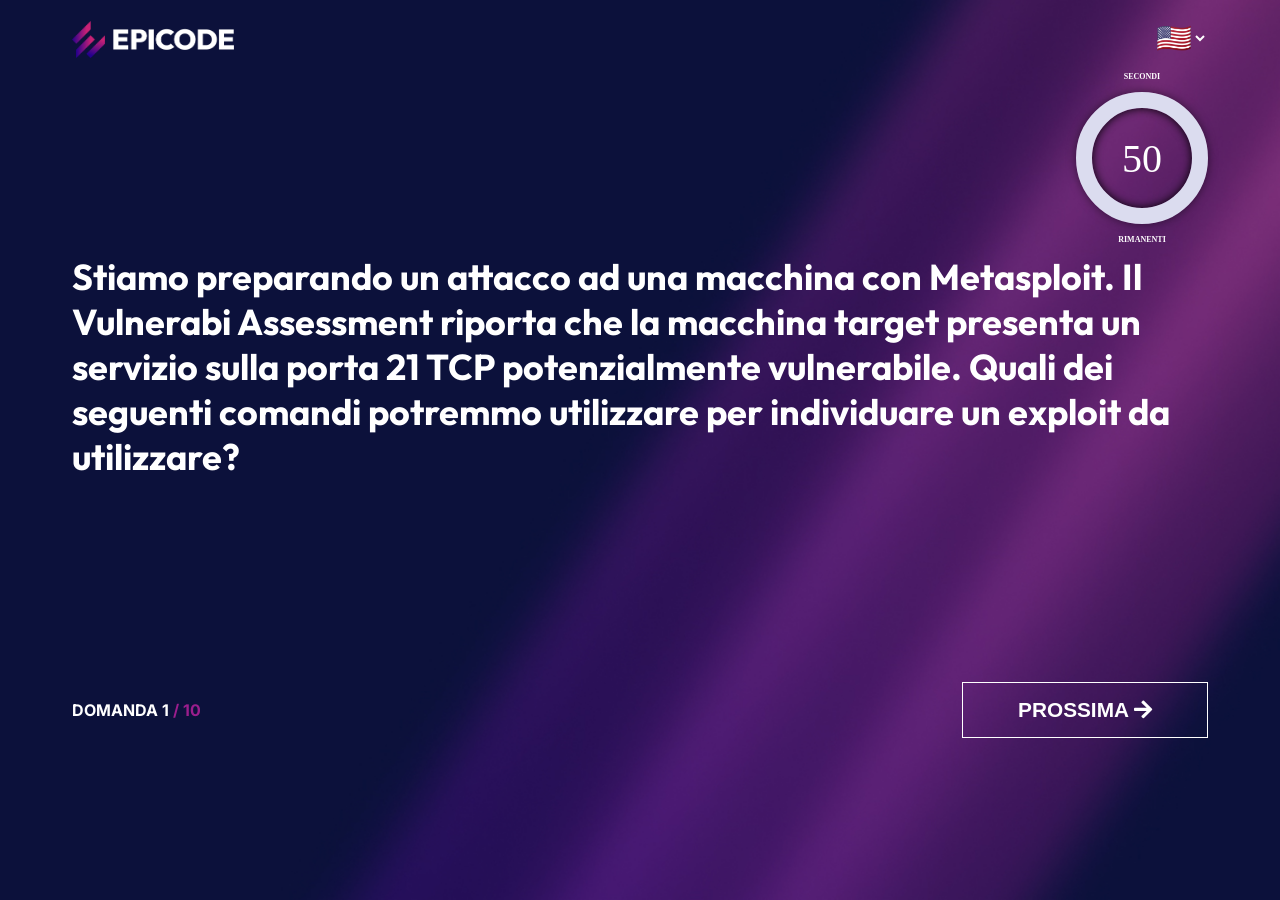
==== benchmarkPage.html @ 5b90e40f "adds html & css" ====
<!DOCTYPE html>
<html lang="en">
  <head>
    <meta charset="UTF-8" />
    <meta name="viewport" content="width=device-width, initial-scale=1.0" />
    <title>Benchmark Page</title>
    <link rel="stylesheet" href="../assets/css/reset.css" />
    <link rel="stylesheet" href="assets/css/benchmark-style.css" />
    <link
      rel="stylesheet"
      href="https://cdnjs.cloudflare.com/ajax/libs/font-awesome/5.15.4/css/all.min.css"
      integrity="sha512-1ycn6IcaQQ40/MKBW2W4Rhis/DbILU74C1vSrLJxCq57o941Ym01SwNsOMqvEBFlcgUa6xLiPY/NS5R+E6ztJQ=="
      crossorigin="anonymous"
      referrerpolicy="no-referrer"
    />
  </head>
  <body>
    <header>
      <div id="logo">
        <img src="../assets/epicode_logo.png" alt="logo epicode" />
      </div>

      <div id="language">
        <select id="languageSelect">
          <option value="en" selected>🇺🇸</option>
          <option value="it">🇮🇹</option>
          <option value="es">🇪🇸</option>
        </select>
      </div>    </header>
    <main>
      <section id="loaded">
        <div class="progress">
          <h5>SECONDI</h5>
          <p id="counter">50</p>
          <h5>RIMANENTI</h5>
        </div>
      </section>

      <section>
        <div id="question">
          <h2>
            Stiamo preparando un attacco ad una macchina con Metasploit. Il
            Vulnerabi Assessment riporta che la macchina target presenta un
            servizio sulla porta 21 TCP potenzialmente vulnerabile. Quali dei
            seguenti comandi potremmo utilizzare per individuare un exploit da
            utilizzare?
          </h2>
        </div>
        <div id="answers"></div>
      </section>
    </main>
    <footer>
      <div id="footerContainer">
      <h4 id="numQuestion"> DOMANDA 1 <span>/ 10</span></h4>
      <button>PROSSIMA <i class="fas fa-arrow-right"></i></button>
    </div>
    </footer>
    <script src="benchmarkPage.js"></script>
  </body>
</html>
---- assets/css/benchmark-style.css ----
@import url("https://fonts.googleapis.com/css2?family=Outfit:wght@100..900&display=swap");
@import url("https://fonts.googleapis.com/css2?family=Inter:wght@100..900&family=Outfit:wght@100..900&display=swap");
/* ------------------------------------------------------------------------------------ */
body {
  background-image: url(../bg.jpg);
  background-repeat: no-repeat;
  background-size: cover;
  padding-inline: 5%;
  padding-block: 1%;
  color: white;
}

header {
  display: flex;
  select {
    font-size: 1.8em;
    background-color: transparent;
    border: transparent;
    color: white;
  }
}

#logo img {
  width: 15%;
}

main {
  margin-bottom: 200px;
  margin-top: 30px;
}

#loaded {
  margin-block: 30px;
  display: flex;
  justify-content: end;
}

.progress {
  padding: 10px;
  width: 80px;
  height: 80px;
  border: 16.8px solid #dbdcef;
  border-radius: 50%;
  text-align: center;
  display: flex;
  flex-direction: column;
  justify-content: center;
  box-shadow: 0 0 10px rgba(0, 0, 0, 0.5), inset 0 0 10px rgba(0, 0, 0, 6);
  h5 {
    font-size: 0.5em;
  }
  #counter {
    font-size: 2.5em;
  }
}

#question {
  font-family: "Outfit";
  font-size: 1.5em;
}

footer {
  font-family: "Inter";
  #footerContainer {
    display: flex;
    justify-content: space-between;
    align-items: center;
  }
  button {
    font-size: 1.3em;
    font-weight: bold;
    padding-inline: 55px;
    padding-block: 15px;
    background-color: transparent;
    color: white;
    border: 1px solid white;
  }
  span {
    color: #9b1e8d;
  }
}
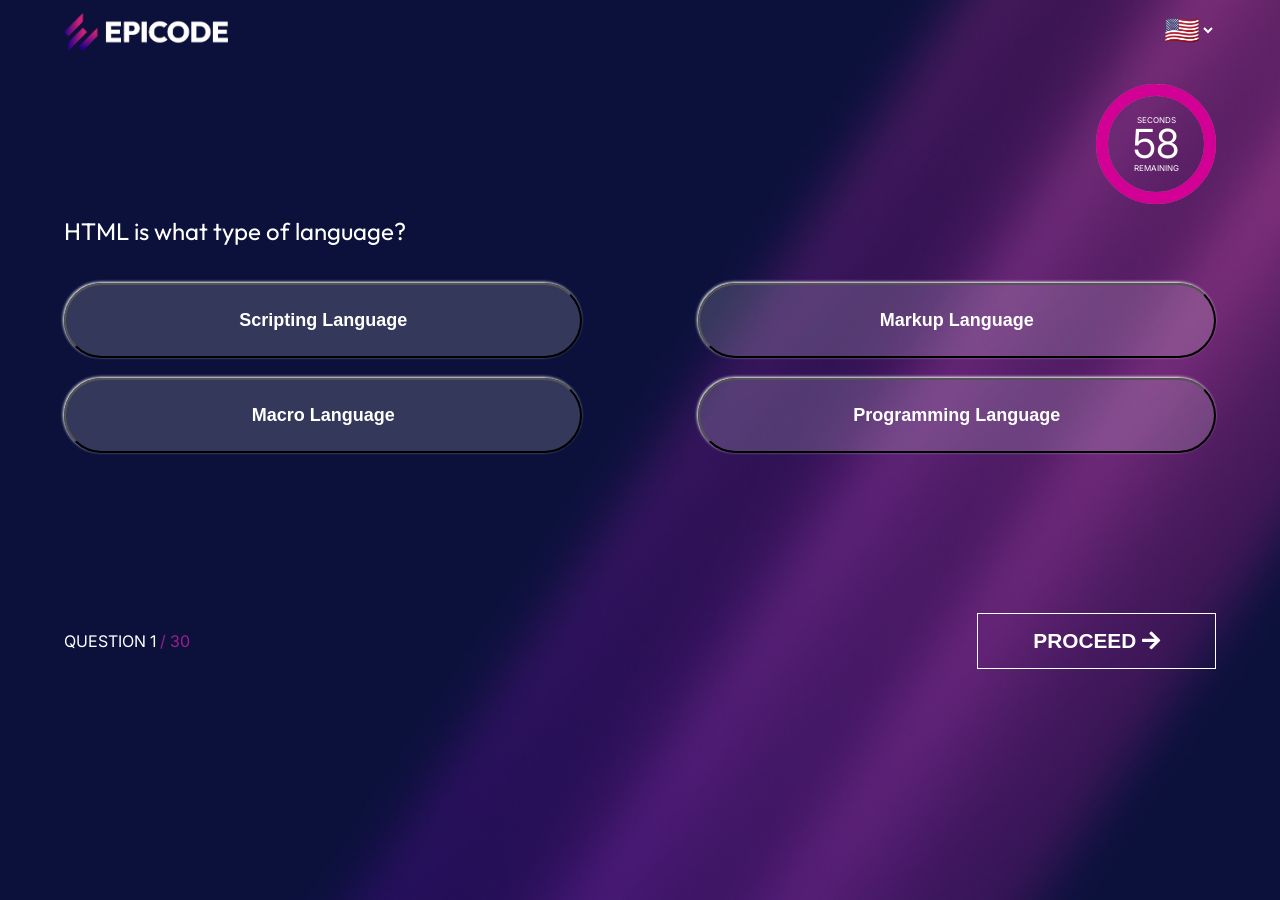
==== commit 75f9caa9: "Adds Js and Css" ====
--- a/benchmarkPage.html
+++ b/benchmarkPage.html
@@ -26,34 +26,23 @@
           <option value="it">🇮🇹</option>
           <option value="es">🇪🇸</option>
         </select>
-      </div>    </header>
+      </div>
+    </header>
     <main>
-      <section id="loaded">
-        <div class="progress">
-          <h5>SECONDI</h5>
-          <p id="counter">50</p>
-          <h5>RIMANENTI</h5>
-        </div>
-      </section>
+      <div id="app"></div>
 
       <section>
-        <div id="question">
-          <h2>
-            Stiamo preparando un attacco ad una macchina con Metasploit. Il
-            Vulnerabi Assessment riporta che la macchina target presenta un
-            servizio sulla porta 21 TCP potenzialmente vulnerabile. Quali dei
-            seguenti comandi potremmo utilizzare per individuare un exploit da
-            utilizzare?
-          </h2>
+        <div>
+          <h2 id="question"></h2>
         </div>
         <div id="answers"></div>
       </section>
     </main>
     <footer>
       <div id="footerContainer">
-      <h4 id="numQuestion"> DOMANDA 1 <span>/ 10</span></h4>
-      <button>PROSSIMA <i class="fas fa-arrow-right"></i></button>
-    </div>
+        <h4 id="numQuestion"></h4>
+        <button id="proceed">PROCEED <i class="fas fa-arrow-right"></i></button>
+      </div>
     </footer>
     <script src="benchmarkPage.js"></script>
   </body>
--- a/assets/css/benchmark-style.css
+++ b/assets/css/benchmark-style.css
@@ -25,33 +25,8 @@
 }
 
 main {
-  margin-bottom: 200px;
+  margin-bottom: 150px;
   margin-top: 30px;
-}
-
-#loaded {
-  margin-block: 30px;
-  display: flex;
-  justify-content: end;
-}
-
-.progress {
-  padding: 10px;
-  width: 80px;
-  height: 80px;
-  border: 16.8px solid #dbdcef;
-  border-radius: 50%;
-  text-align: center;
-  display: flex;
-  flex-direction: column;
-  justify-content: center;
-  box-shadow: 0 0 10px rgba(0, 0, 0, 0.5), inset 0 0 10px rgba(0, 0, 0, 6);
-  h5 {
-    font-size: 0.5em;
-  }
-  #counter {
-    font-size: 2.5em;
-  }
 }
 
 #question {
@@ -74,8 +49,117 @@
     background-color: transparent;
     color: white;
     border: 1px solid white;
+    cursor: pointer;
   }
   span {
     color: #9b1e8d;
   }
 }
+
+#app {
+  display: flex;
+  justify-content: end;
+  margin-bottom: 15px;
+}
+
+.base-timer {
+  position: relative;
+  width: 120px;
+  height: 120px;
+}
+
+.base-timer__svg {
+  transform: scaleX(1);
+}
+
+.base-timer__circle {
+  fill: none;
+  stroke: none;
+}
+
+.base-timer__path-elapsed {
+  stroke-width: 10px;
+  stroke: grey;
+}
+
+.base-timer__path-remaining {
+  stroke-width: 10px;
+  stroke-linecap: round;
+  transform: rotate(90deg);
+  transform-origin: center;
+  transition: 1s linear all;
+  fill-rule: nonzero;
+  stroke: currentColor;
+}
+
+.base-timer__path-remaining.purple {
+  color: #d20094;
+}
+
+.base-timer__path-remaining.orange {
+  color: orange;
+}
+
+.base-timer__path-remaining.red {
+  color: red;
+}
+
+.timer-content {
+  position: absolute;
+  top: 0;
+  left: 0;
+  width: 100%;
+  height: 100%;
+  display: flex;
+  flex-direction: column;
+  justify-content: center;
+  align-items: center;
+  text-align: center;
+  font-family: "Inter";
+}
+
+.top-h5,
+.bottom-h5 {
+  font-size: 8px;
+  margin: 0;
+  padding: 0;
+}
+
+#base-timer-label {
+  font-size: 40px;
+}
+
+#answers {
+  display: flex;
+  flex-wrap: wrap;
+  justify-content: space-between;
+  margin-block: 30px;
+}
+
+.answerBox {
+  display: flex;
+  align-items: center;
+  justify-content: center;
+  line-height: 1;
+  text-decoration: none;
+  color: #ffffff;
+  font-size: 18px;
+  border-radius: 38px;
+  width: 45%;
+  height: 75px;
+  font-weight: bold;
+  transition: 0.3s;
+  background-color: rgba(255, 255, 255, 0.164);
+  cursor: pointer;
+  box-shadow: -1px -1px 3px white;
+  margin-block: 10px;
+}
+
+.answerBox:hover {
+  border-bottom-width: 0;
+  transform: translateY(5px);
+}
+
+.selectedAnswer {
+  background-color: #d20094;
+}
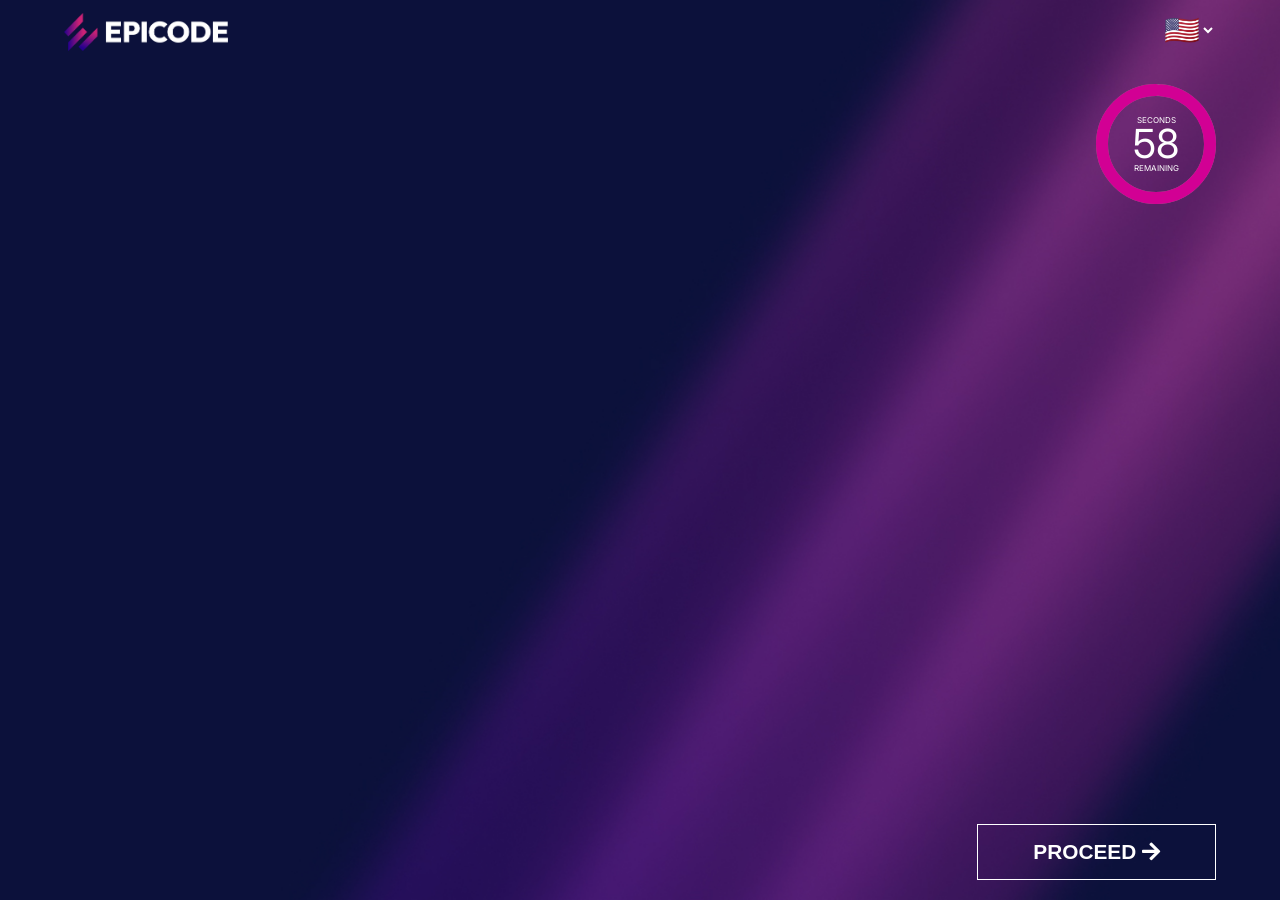
==== commit b49da992: "final commit" ====
--- a/benchmarkPage.html
+++ b/benchmarkPage.html
@@ -17,7 +17,11 @@
   <body>
     <header>
       <div id="logo">
-        <img src="../assets/epicode_logo.png" alt="logo epicode" />
+        <a
+          href="https://epicode.com/it/?utm_source=adwords&utm_campaign=Brand&utm_adgroup=brandexact&utm_term=epicode&utm_medium=ppc&hsa_acc=1246633295&hsa_cam=11897141170&hsa_grp=115607542236&hsa_ad=639941169967&hsa_src=g&hsa_tgt=kwd-1083842420863&hsa_kw=epicode&hsa_mt=e&hsa_net=adwords&hsa_ver=3&gad_source=1&gclid=CjwKCAjwte-vBhBFEiwAQSv_xYz4xW9fsWo9gE11rm7geEOI0xG9D_p9-RFjVzpqLpnPnxoC2vG4aBoCdBoQAvD_BwE"
+          target="_blank"
+          ><img src="../assets/epicode_logo.png" alt="logo epicode"
+        /></a>
       </div>
 
       <div id="language">
--- a/assets/css/benchmark-style.css
+++ b/assets/css/benchmark-style.css
@@ -10,6 +10,10 @@
   color: white;
 }
 
+#logo img {
+  width: 15%;
+}
+
 header {
   display: flex;
   select {
@@ -18,10 +22,6 @@
     border: transparent;
     color: white;
   }
-}
-
-#logo img {
-  width: 15%;
 }
 
 main {
@@ -35,6 +35,10 @@
 }
 
 footer {
+  position: fixed;
+  bottom: 0;
+  width: 90%;
+  margin-bottom: 20px;
   font-family: "Inter";
   #footerContainer {
     display: flex;
@@ -163,3 +167,7 @@
 .selectedAnswer {
   background-color: #d20094;
 }
+
+#proceed:hover {
+  background-color: #d20094;
+}
